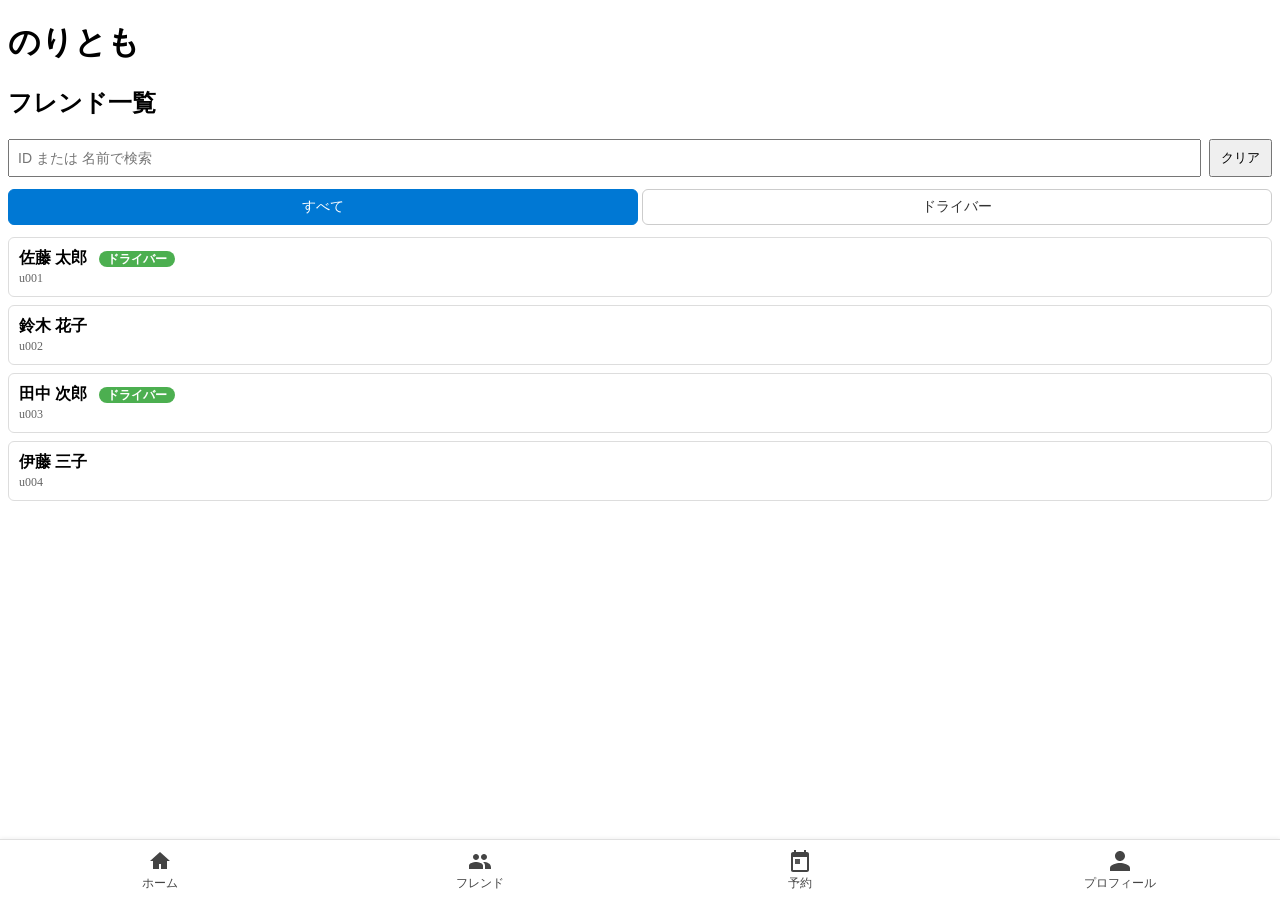
==== frontend/friends/friends.html @ 383807ad "フレンド表示ページ作成" ====
<!DOCTYPE html>
<html lang="ja">
  <head>
    <meta charset="utf-8" />
    <meta name="viewport" content="width=device-width,initial-scale=1" />
    <meta http-equiv="X-UA-Compatible" content="IE=edge" />
    <title>のりとも</title>
    <meta
      name="description"
      content="大学内ライドシェアを補助するアプリのデモページ"
    />
    <!-- 共通スタイルシートの読み込み -->
    <link rel="stylesheet" href="../main.css" />
    <!-- ページ固有スタイルを分離 -->
    <link rel="stylesheet" href="friends.css" />
    <!-- 必要なら共通スクリプトをここに追加 -->
    <script defer src="main.js"></script>
  </head>
  <body>
    <!-- 共通ヘッダー（全ページに含める） -->
    <header id="site-header" role="banner">
      <div class="container">
        <h1 class="site-title">のりとも</h1>
      </div>
    </header>

    <!-- ページ固有のコンテンツ -->
    <main id="content" role="main">
      <!-- ...existing code... -->
      <section id="friends-section">
        <h2>フレンド一覧</h2>

        <div class="controls" role="search" aria-label="フレンド検索">
          <input id="friend-search" type="search" placeholder="ID または 名前で検索" aria-label="ID または 名前で検索" />
          <button id="clear-search" type="button" aria-label="検索クリア">クリア</button>
        </div>

        <!-- 表示切替トグル（すべて / ドライバー） -->
        <div class="filter-toggle" role="tablist" aria-label="表示切替">
          <button class="toggle-btn active" data-view="all" aria-pressed="true">すべて</button>
          <button class="toggle-btn" data-view="drivers" aria-pressed="false">ドライバー</button>
        </div>

        <ul id="friends-list" class="friend-list" role="list" aria-live="polite">
          <!-- JSで描画 -->
        </ul>

        <!-- テンプレート -->
        <template id="friend-item-tpl">
          <li class="friend-item" data-id="">
            <div class="friend-info">
              <div class="friend-name">
                <span class="name-text"></span>
                <span class="driver-badge" aria-hidden="true"></span>
              </div>
              <div class="friend-id"></div>
            </div>
            <!-- ドライバー判定は読み取り専用のバッジで表示（切替スイッチは廃止） -->
          </li>
        </template>
      </section>
      <!-- ...existing code... -->
    </main>

    <!-- 共通フッター（下部スマホナビに置き換え） -->
    <footer id="site-footer" role="contentinfo">

      <nav
        class="mobile-bottom-nav"
        role="navigation"
        aria-label="下部ナビゲーション"
      >
        <a
          class="nav-btn"
          href="index.html"
          data-key="home"
          aria-label="ホーム"
        >
          <svg
            class="icon"
            viewBox="0 0 24 24"
            xmlns="http://www.w3.org/2000/svg"
            aria-hidden="true"
          >
            <path d="M12 3 2 12h3v8h6v-5h2v5h6v-8h3z" />
          </svg>
          <span class="label">ホーム</span>
        </a>
        <a
          class="nav-btn"
          href="friends.html"
          data-key="friends"
          aria-label="フレンド"
        >
          <svg
            class="icon"
            viewBox="0 0 24 24"
            xmlns="http://www.w3.org/2000/svg"
            aria-hidden="true"
          >
            <path
              d="M16 11c1.66 0 3-1.34 3-3s-1.34-3-3-3-3 1.34-3 3 1.34 3 3 3zm-8 0c1.66 0 3-1.34 3-3S9.66 5 8 5 5 6.34 5 8s1.34 3 3 3zm0 2c-2.33 0-7 1.17-7 3.5V20h14v-3.5C15 14.17 10.33 13 8 13zm8 0c-.29 0-.62.02-.97.05 1.16.84 1.97 1.97 1.97 3.45V20h6v-1.5C23 14.17 18.33 13 16 13z"
            />
          </svg>
          <span class="label">フレンド</span>
        </a>
        <a
          class="nav-btn"
          href="bookings.html"
          data-key="bookings"
          aria-label="予約"
        >
          <svg
            class="icon"
            viewBox="0 0 24 24"
            xmlns="http://www.w3.org/2000/svg"
            aria-hidden="true"
          >
            <path d="M7 10h5v5H7z" opacity=".9" />
            <path
              d="M19 3h-1V1h-2v2H8V1H6v2H5c-1.11 0-1.99.89-1.99 2L3 21c0 1.1.89 2 1.99 2H19c1.1 0 2-.9 2-2V5c0-1.11-.9-2-2-2zM19 21H5V8h14v13z"
            />
          </svg>
          <span class="label">予約</span>
        </a>
        <a
          class="nav-btn"
          href="profile.html"
          data-key="profile"
          aria-label="プロフィール"
        >
          <svg
            class="icon"
            viewBox="0 0 24 24"
            xmlns="http://www.w3.org/2000/svg"
            aria-hidden="true"
          >
            <path
              d="M12 12c2.7 0 5-2.3 5-5s-2.3-5-5-5-5 2.3-5 5 2.3 5 5 5zm0 2c-3.3 0-10 1.7-10 5v3h20v-3c0-3.3-6.7-5-10-5z"
            />
          </svg>
          <span class="label">プロフィール</span>
        </a>
      </nav>
    </footer>

    <script>
      // 年を自動挿入
      document.getElementById("year")?.textContent = new Date().getFullYear();

      // 現在のパスに応じて該当ボタンをアクティブ化
      (function () {
        const mapping = [
          { key: "home", paths: ["/", "/index.html"] },
          { key: "friends", paths: ["/friends.html", "/friends", "/friends/"] },
          {
            key: "bookings",
            paths: ["/bookings.html", "/bookings", "/bookings/", "/rides.html"],
          },
          {
            key: "profile",
            paths: ["/profile.html", "/profile", "/profile/", "/post.html"],
          },
        ];
        const pathname = location.pathname.replace(/\\/g, "/");
        const navBtns = document.querySelectorAll(
          ".mobile-bottom-nav a.nav-btn"
        );
        navBtns.forEach((btn) => btn.classList.remove("active"));
        let matched = false;
        mapping.forEach((m) => {
          m.paths.forEach((p) => {
            if (
              !matched &&
              (pathname.endsWith(p) ||
                pathname === p ||
                (p === "/" && (pathname === "" || pathname === "/")))
            ) {
              const el = document.querySelector(
                '.mobile-bottom-nav a.nav-btn[data-key="' + m.key + '"]'
              );
              if (el) {
                el.classList.add("active");
                el.setAttribute("aria-current", "page");
                matched = true;
              }
            }
          });
        });
        // デフォルトでホームがアクティブ
        if (!matched) {
          const homeEl = document.querySelector(
            '.mobile-bottom-nav a.nav-btn[data-key="home"]'
          );
          if (homeEl) homeEl.classList.add("active");
        }
      })();
    </script>
    <script defer src="friends.js"></script>
  </body>
</html>
---- frontend/main.css ----
/* スマホ下部固定ナビ */
.mobile-bottom-nav {
	position: fixed;
	bottom: 0;
	left: 0;
	right: 0;
	display: flex;
	justify-content: space-around;
	align-items: center;
	height: 60px;
	padding: env(safe-area-inset-bottom) 0;
	background: #fff;
	border-top: 1px solid #e0e0e0;
	box-shadow: 0 -1px 4px rgba(0,0,0,0.06);
	z-index: 1000;
}
.mobile-bottom-nav a.nav-btn {
	flex: 1;
	text-align: center;
	text-decoration: none;
	color: #444;
	padding: 6px 0;
	font-size: 12px;
	display: flex;
	flex-direction: column;
	align-items: center;
	justify-content: center;
}
.mobile-bottom-nav a.nav-btn .icon {
	width: 24px;
	height: 24px;
	margin-bottom: 2px;
	display: inline-block;
	fill: currentColor;
}
.mobile-bottom-nav a.nav-btn[aria-current="page"],
.mobile-bottom-nav a.nav-btn.active {
	color: #0078d4; /* アクティブ色 */
}
/* メインコンテンツがボトムナビに隠れないように余白を確保 */
@media (max-width: 800px) {
	main { padding-bottom: 80px; }
}
---- frontend/friends/friends.css ----
/* friends ページ固有スタイル */
.controls { display:flex; gap:8px; margin-bottom:12px; }
#friend-search { flex:1; padding:8px; font-size:14px; }
#clear-search { padding:8px 10px; }
.friend-list { list-style:none; padding:0; margin:0; display:flex; flex-direction:column; gap:8px; }
.friend-item { display:flex; align-items:center; justify-content:space-between; padding:10px; border:1px solid #ddd; border-radius:6px; background:#fff; }
.friend-info { display:flex; flex-direction:column; gap:2px; }
.friend-name { font-weight:600; }
.friend-id { font-size:12px; color:#666; }
/* トグルスイッチ（簡易） */
.switch { position:relative; width:46px; height:24px; display:inline-block; }
.switch input { opacity:0; width:0; height:0; }
.slider { position:absolute; cursor:pointer; top:0; left:0; right:0; bottom:0; background:#ccc; transition:.2s; border-radius:24px; }
.slider:before { position:absolute; content:""; height:18px; width:18px; left:3px; bottom:3px; background:white; transition:.2s; border-radius:50%; }
.switch input:checked + .slider { background:#4caf50; }
.switch input:checked + .slider:before { transform:translateX(22px); }
/* 表示切替セグメント */
.filter-toggle { display:flex; gap:4px; margin:8px 0 12px; align-items:center; }
.toggle-btn {
  flex:1;
  padding:8px 10px;
  border:1px solid #ccc;
  background:#fff;
  color:#333;
  font-size:14px;
  border-radius:6px;
  cursor:pointer;
  text-align:center;
}
.toggle-btn.active, .toggle-btn[aria-pressed="true"] {
  background:#0078d4;
  color:#fff;
  border-color:#0078d4;
}
.toggle-btn:focus { outline:2px solid rgba(0,120,212,0.25); }
/* フレンド名横のバッジ */
.driver-badge {
  display:inline-block;
  margin-left:8px;
  padding:2px 8px;
  font-size:12px;
  line-height:1;
  border-radius:12px;
  color:#fff;
  background:#4caf50; /* ドライバー色（デフォルト） */
  vertical-align:middle;
}
.driver-badge.off {
  background:#888; /* 非ドライバー色 */
}
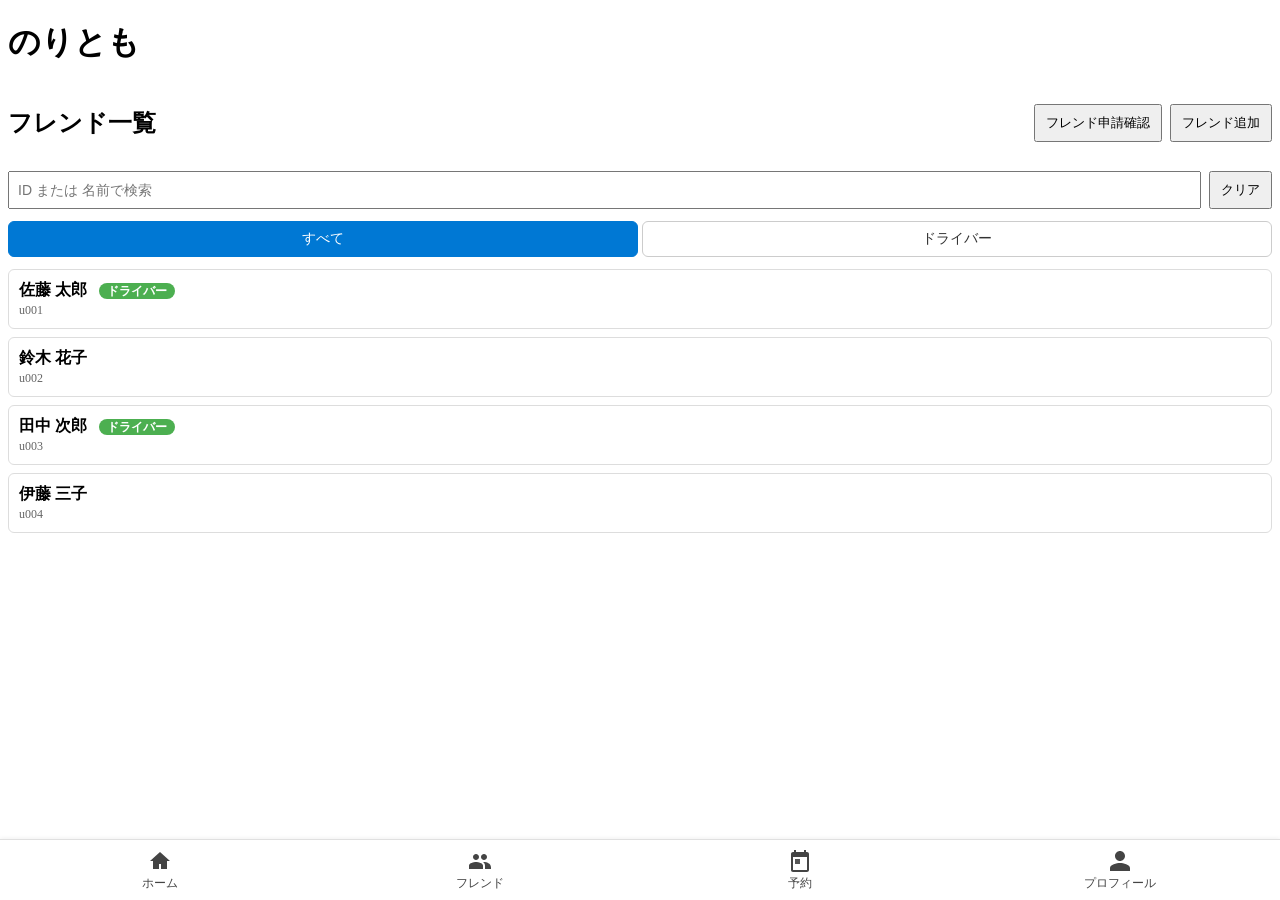
==== commit d3388719: "フレンドページの完成" ====
--- a/frontend/friends/friends.html
+++ b/frontend/friends/friends.html
@@ -13,8 +13,9 @@
     <link rel="stylesheet" href="../main.css" />
     <!-- ページ固有スタイルを分離 -->
     <link rel="stylesheet" href="friends.css" />
-    <!-- 必要なら共通スクリプトをここに追加 -->
-    <script defer src="main.js"></script>
+    <!-- ポップアップ用スタイルを分離 -->
+    <link rel="stylesheet" href="add-friend.css" />
+    <link rel="stylesheet" href="requests.css" />
   </head>
   <body>
     <!-- 共通ヘッダー（全ページに含める） -->
@@ -28,7 +29,22 @@
     <main id="content" role="main">
       <!-- ...existing code... -->
       <section id="friends-section">
-        <h2>フレンド一覧</h2>
+        <div class="title-row">
+          <h2>フレンド一覧</h2>
+          <!-- 右側のボタン群 -->
+          <div class="actions">
+            <button id="check-requests" type="button" aria-label="フレンド申請確認">フレンド申請確認</button>
+            <button
+              id="open-add-friend"
+              class="add-friend"
+              type="button"
+              aria-haspopup="dialog"
+              aria-controls="add-friend-dialog"
+            >
+              フレンド追加
+            </button>
+          </div>
+        </div>
 
         <div class="controls" role="search" aria-label="フレンド検索">
           <input id="friend-search" type="search" placeholder="ID または 名前で検索" aria-label="ID または 名前で検索" />
@@ -58,6 +74,67 @@
             <!-- ドライバー判定は読み取り専用のバッジで表示（切替スイッチは廃止） -->
           </li>
         </template>
+        <!-- ポップアップフォーム（入力欄 + 送信/キャンセル） -->
+        <dialog id="add-friend-dialog" aria-labelledby="add-friend-title" aria-modal="true">
+          <form method="dialog" id="add-friend-form">
+            <h3 id="add-friend-title">フレンド申請</h3>
+            <label for="new-friend-id">フレンドID / 学内メール</label>
+            <input id="new-friend-id" name="friendId" type="text" inputmode="text" required />
+            <div class="dialog-actions">
+              <button type="button" id="cancel-add-friend">キャンセル</button>
+              <button type="submit" id="submit-add-friend">送信</button>
+            </div>
+          </form>
+        </dialog>
+        <!-- フォールバックオーバーレイ（dialog 未対応用） -->
+        <div id="modal-fallback-overlay" class="modal-fallback-overlay" aria-hidden="true">
+          <div class="fallback-inner" role="dialog" aria-modal="true" aria-labelledby="add-friend-title">
+            <!-- 内容はダイアログフォームと同一。JSで値を同期するため空の容器を用意 -->
+            <form id="add-friend-form-fallback">
+              <h3 id="add-friend-title-fb" class="visually-hidden">フレンド申請</h3>
+              <label for="new-friend-id-fb" class="visually-hidden">フレンドID</label>
+              <input id="new-friend-id-fb" name="friendIdFb" type="text" inputmode="text" required />
+              <div class="dialog-actions">
+                <button type="button" id="cancel-add-friend-fb">キャンセル</button>
+                <button type="button" id="submit-add-friend-fb">送信</button>
+              </div>
+            </form>
+          </div>
+        </div>
+
+        <!-- 申請確認ダイアログ（タブ切替：申請中 / 被申請中） -->
+        <dialog id="requests-dialog" aria-labelledby="requests-title" aria-modal="true">
+          <div class="requests-dialog-inner">
+            <h3 id="requests-title">フレンド申請一覧</h3>
+            <div class="requests-tabs" role="tablist" aria-label="申請タブ">
+              <button class="req-tab active" data-view="sent" aria-pressed="true" role="tab">申請中</button>
+              <button class="req-tab" data-view="received" aria-pressed="false" role="tab">被申請中</button>
+            </div>
+            <ul id="requests-list" class="requests-list" role="list" aria-live="polite">
+              <!-- JS で描画 -->
+            </ul>
+            <div style="display:flex;justify-content:flex-end;gap:.5rem;margin-top:.5rem;">
+              <button type="button" id="close-requests">閉じる</button>
+            </div>
+          </div>
+        </dialog>
+
+        <!-- 申請確認フォールバックオーバーレイ（dialog 未対応時） -->
+        <div id="requests-fallback-overlay" class="modal-fallback-overlay" aria-hidden="true">
+          <div class="fallback-inner" role="dialog" aria-modal="true" aria-labelledby="requests-title">
+            <h3 id="requests-title-fb" class="visually-hidden">フレンド申請一覧</h3>
+            <div class="requests-tabs" role="tablist" aria-label="申請タブ">
+              <button class="req-tab active" data-view="sent" aria-pressed="true">申請中</button>
+              <button class="req-tab" data-view="received" aria-pressed="false">被申請中</button>
+            </div>
+            <ul id="requests-list-fb" class="requests-list" role="list" aria-live="polite">
+              <!-- JS で描画 -->
+            </ul>
+            <div style="display:flex;justify-content:flex-end;gap:.5rem;margin-top:.5rem;">
+              <button type="button" id="close-requests-fb">閉じる</button>
+            </div>
+          </div>
+        </div>
       </section>
       <!-- ...existing code... -->
     </main>
@@ -72,7 +149,7 @@
       >
         <a
           class="nav-btn"
-          href="index.html"
+          href="../index.html"
           data-key="home"
           aria-label="ホーム"
         >
@@ -106,7 +183,7 @@
         </a>
         <a
           class="nav-btn"
-          href="bookings.html"
+          href="../bookings/bookings.html"
           data-key="bookings"
           aria-label="予約"
         >
@@ -125,7 +202,7 @@
         </a>
         <a
           class="nav-btn"
-          href="profile.html"
+          href="../profile/profile.html"
           data-key="profile"
           aria-label="プロフィール"
         >
@@ -147,55 +224,10 @@
     <script>
       // 年を自動挿入
       document.getElementById("year")?.textContent = new Date().getFullYear();
-
-      // 現在のパスに応じて該当ボタンをアクティブ化
-      (function () {
-        const mapping = [
-          { key: "home", paths: ["/", "/index.html"] },
-          { key: "friends", paths: ["/friends.html", "/friends", "/friends/"] },
-          {
-            key: "bookings",
-            paths: ["/bookings.html", "/bookings", "/bookings/", "/rides.html"],
-          },
-          {
-            key: "profile",
-            paths: ["/profile.html", "/profile", "/profile/", "/post.html"],
-          },
-        ];
-        const pathname = location.pathname.replace(/\\/g, "/");
-        const navBtns = document.querySelectorAll(
-          ".mobile-bottom-nav a.nav-btn"
-        );
-        navBtns.forEach((btn) => btn.classList.remove("active"));
-        let matched = false;
-        mapping.forEach((m) => {
-          m.paths.forEach((p) => {
-            if (
-              !matched &&
-              (pathname.endsWith(p) ||
-                pathname === p ||
-                (p === "/" && (pathname === "" || pathname === "/")))
-            ) {
-              const el = document.querySelector(
-                '.mobile-bottom-nav a.nav-btn[data-key="' + m.key + '"]'
-              );
-              if (el) {
-                el.classList.add("active");
-                el.setAttribute("aria-current", "page");
-                matched = true;
-              }
-            }
-          });
-        });
-        // デフォルトでホームがアクティブ
-        if (!matched) {
-          const homeEl = document.querySelector(
-            '.mobile-bottom-nav a.nav-btn[data-key="home"]'
-          );
-          if (homeEl) homeEl.classList.add("active");
-        }
-      })();
     </script>
-    <script defer src="friends.js"></script>
-  </body>
-</html>
+    <!-- ポップアップ処理を機能ごとに分割 -->
+    <script defer src="add-friend.js"></script>
+    <script defer src="requests.js"></script>
+     <script defer src="friends.js"></script>
+   </body>
+ </html>
--- a/frontend/friends/friends.css
+++ b/frontend/friends/friends.css
@@ -1,6 +1,7 @@
 /* friends ページ固有スタイル */
 .controls { display:flex; gap:8px; margin-bottom:12px; }
 #friend-search { flex:1; padding:8px; font-size:14px; }
+#open-add-friend, #check-requests { padding:8px 10px; }
 #clear-search { padding:8px 10px; }
 .friend-list { list-style:none; padding:0; margin:0; display:flex; flex-direction:column; gap:8px; }
 .friend-item { display:flex; align-items:center; justify-content:space-between; padding:10px; border:1px solid #ddd; border-radius:6px; background:#fff; }
@@ -48,3 +49,17 @@
 .driver-badge.off {
   background:#888; /* 非ドライバー色 */
 }
+
+/* ページレベル: タイトル行とアクション */
+.title-row {
+  display:flex;
+  align-items:center;
+  justify-content:space-between;
+  gap:0.75rem;
+  margin-bottom:0.75rem;
+}
+.title-row .actions {
+  display:inline-flex;
+  align-items:center;
+  gap:0.5rem;
+}
--- a/frontend/friends/add-friend.css
+++ b/frontend/friends/add-friend.css
@@ -0,0 +1,41 @@
+/* dialog の最小スタイル（フレンド追加用） */
+dialog#add-friend-dialog {
+  border: 1px solid #ccc;
+  border-radius: 8px;
+  padding: 1rem;
+  max-width: 360px;
+  width: calc(100% - 2rem);
+  box-shadow: 0 6px 18px rgba(0, 0, 0, 0.12);
+  background: #fff;
+}
+
+/* フォールバック用オーバーレイ（共通） */
+.modal-fallback-overlay {
+  position: fixed;
+  inset: 0;
+  background: rgba(0, 0, 0, 0.35);
+  display: none;
+  align-items: center;
+  justify-content: center;
+  z-index: 9998;
+}
+.modal-fallback-overlay.active {
+  display: flex;
+}
+
+/* フォールバック内部の共通配置 */
+.fallback-inner {
+  width:100%;
+  max-width:360px;
+  padding:1rem;
+  background:#fff;
+  border-radius:8px;
+}
+
+/* ダイアログ内のアクションボタン行 */
+.dialog-actions {
+  display:flex;
+  gap:0.5rem;
+  justify-content:flex-end;
+  margin-top:0.75rem;
+}
--- a/frontend/friends/requests.css
+++ b/frontend/friends/requests.css
@@ -0,0 +1,48 @@
+/* 申請確認ダイアログ内のタブ */
+.requests-tabs {
+  display: inline-flex;
+  gap: 0.5rem;
+  margin: 0.5rem 0 0.75rem 0;
+}
+.requests-tabs .req-tab {
+  padding: 0.35rem 0.6rem;
+  border: 1px solid #ddd;
+  background: #fafafa;
+  border-radius: 6px;
+  cursor: pointer;
+}
+.requests-tabs .req-tab.active,
+.requests-tabs .req-tab[aria-pressed="true"] {
+  background: #f0f6ff;
+  border-color: #8ab4ff;
+}
+
+/* 申請リスト */
+.requests-list {
+  list-style: none;
+  padding: 0;
+  margin: 0;
+  max-height: 280px;
+  overflow: auto;
+  border-top: 1px solid #eee;
+  padding-top: 0.5rem;
+}
+.requests-list li {
+  padding: 0.5rem 0;
+  border-bottom: 1px solid #f3f3f3;
+}
+.requests-list .name { font-weight:600; }
+.requests-list .meta { font-size:0.9rem; color:#666; }
+
+/* dialog 最小スタイル（requests） */
+dialog#requests-dialog {
+  border: 1px solid #ccc;
+  border-radius: 8px;
+  padding: 1rem;
+  max-width: 480px;
+  width: calc(100% - 2rem);
+  box-shadow: 0 6px 18px rgba(0, 0, 0, 0.12);
+  background: #fff;
+}
+
+/* フォールバックの内部は .fallback-inner（add-friend.css と共通） */
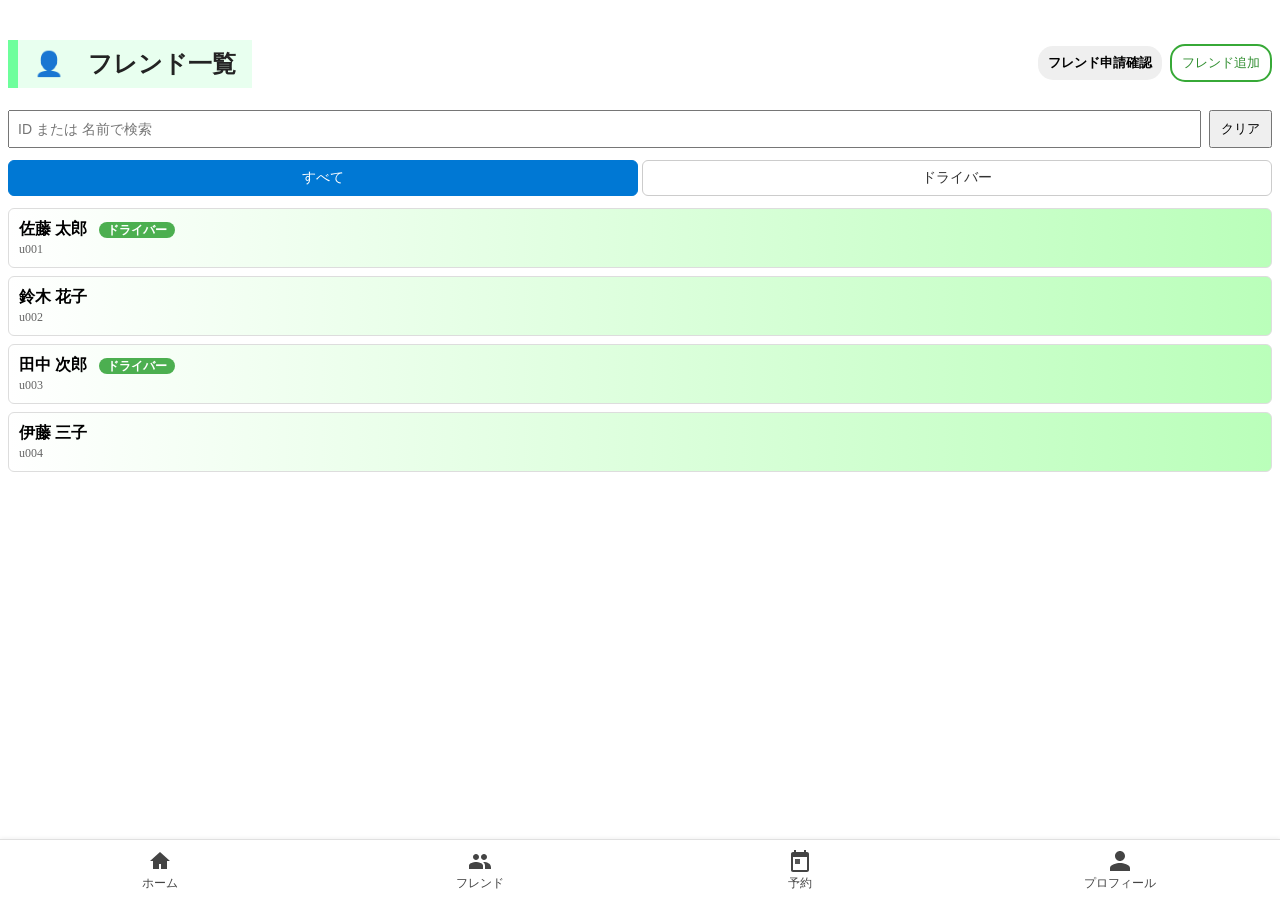
==== commit 29fa7087: "フレンド画面のui" ====
--- a/frontend/friends/friends.html
+++ b/frontend/friends/friends.html
@@ -19,21 +19,19 @@
   </head>
   <body>
     <!-- 共通ヘッダー（全ページに含める） -->
-    <header id="site-header" role="banner">
-      <div class="container">
-        <h1 class="site-title">のりとも</h1>
-      </div>
-    </header>
+    
 
     <!-- ページ固有のコンテンツ -->
     <main id="content" role="main">
       <!-- ...existing code... -->
       <section id="friends-section">
         <div class="title-row">
-          <h2>フレンド一覧</h2>
+          <div class="ti">
+            <h2>👤　フレンド一覧</h2>
+          </div>
           <!-- 右側のボタン群 -->
           <div class="actions">
-            <button id="check-requests" type="button" aria-label="フレンド申請確認">フレンド申請確認</button>
+            <button id="check-requests" class="friend-request" type="button" aria-label="フレンド申請確認">フレンド申請確認</button>
             <button
               id="open-add-friend"
               class="add-friend"
--- a/frontend/friends/friends.css
+++ b/frontend/friends/friends.css
@@ -63,3 +63,41 @@
   align-items:center;
   gap:0.5rem;
 }
+
+.ti{
+   padding: 0.5em 1em;
+    margin: 2em 0;
+    margin-bottom: 10px;
+    color: #232323;
+    background: #e8ffef;
+    border-left: solid 10px #6eff9c;
+}
+
+.ti h2{
+   margin: 0; 
+    padding: 0;
+}
+
+.friend-item{
+  background: linear-gradient(to left, rgb(186, 255, 186), white);
+}
+
+.friend-request{
+  border: none;
+  cursor: pointer;
+  font-weight: bold;
+  border-radius: 15px;
+  margin-top: 20px;
+}
+
+.add-friend{
+border: solid 2px rgb(55, 169, 55);
+border-radius: 15px;
+background-color: white;
+margin-top: 20px;
+color: rgb(50, 143, 50);
+}
+
+.actions button:hover{
+  background-color: rgb(217, 217, 217);
+}
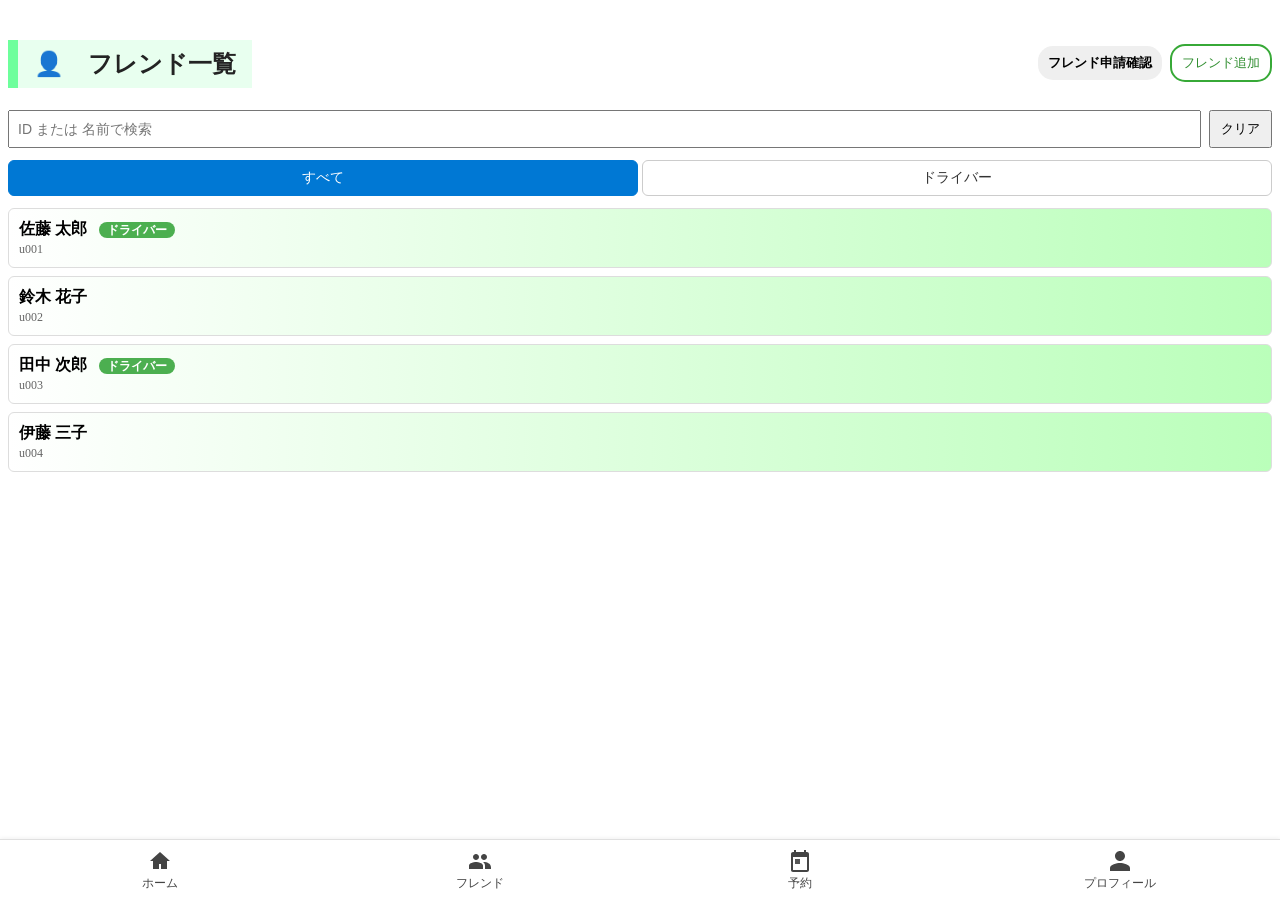
==== commit a674cb18: "フッターを共通化" ====
--- a/frontend/friends/friends.html
+++ b/frontend/friends/friends.html
@@ -137,6 +137,7 @@
       <!-- ...existing code... -->
     </main>
 
+
     <!-- 共通フッター（下部スマホナビに置き換え） -->
     <footer id="site-footer" role="contentinfo">
 
@@ -147,7 +148,7 @@
       >
         <a
           class="nav-btn"
-          href="../index.html"
+          href="../home/home.html"
           data-key="home"
           aria-label="ホーム"
         >
@@ -163,7 +164,7 @@
         </a>
         <a
           class="nav-btn"
-          href="friends.html"
+          href="../friends/friends.html"
           data-key="friends"
           aria-label="フレンド"
         >
@@ -181,7 +182,7 @@
         </a>
         <a
           class="nav-btn"
-          href="../bookings/bookings.html"
+          href="../reserve/reserve.html"
           data-key="bookings"
           aria-label="予約"
         >
@@ -218,7 +219,6 @@
         </a>
       </nav>
     </footer>
-
     <script>
       // 年を自動挿入
       document.getElementById("year")?.textContent = new Date().getFullYear();
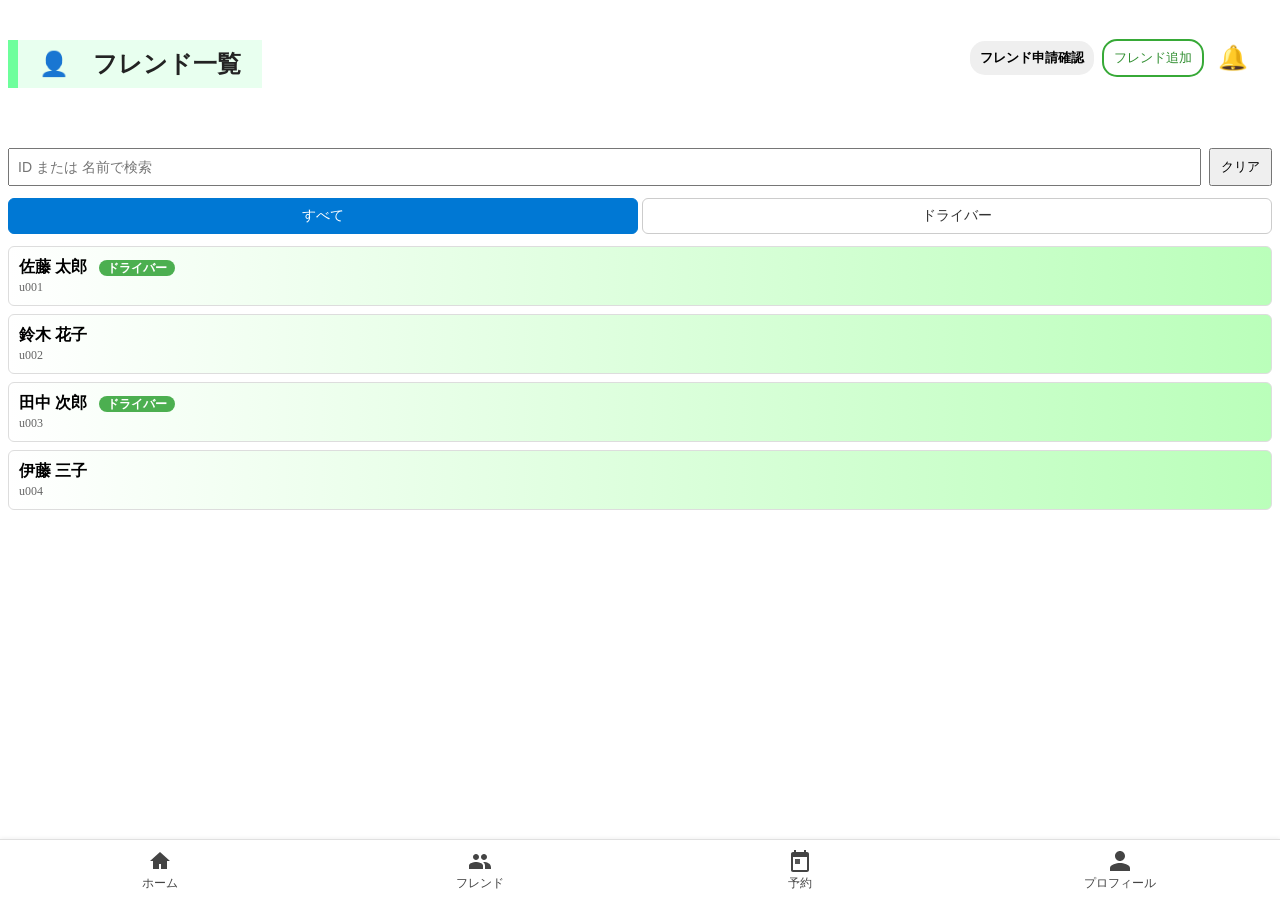
==== commit 16b5dd30: "全画面に通知ボタンの追加をした" ====
--- a/frontend/friends/friends.html
+++ b/frontend/friends/friends.html
@@ -41,6 +41,7 @@
             >
               フレンド追加
             </button>
+            <button class="btn-alert">🔔</button>
           </div>
         </div>
 
@@ -137,7 +138,6 @@
       <!-- ...existing code... -->
     </main>
 
-
     <!-- 共通フッター（下部スマホナビに置き換え） -->
     <footer id="site-footer" role="contentinfo">
 
@@ -148,7 +148,7 @@
       >
         <a
           class="nav-btn"
-          href="../home/home.html"
+          href="../index.html"
           data-key="home"
           aria-label="ホーム"
         >
@@ -164,7 +164,7 @@
         </a>
         <a
           class="nav-btn"
-          href="../friends/friends.html"
+          href="friends.html"
           data-key="friends"
           aria-label="フレンド"
         >
@@ -182,7 +182,7 @@
         </a>
         <a
           class="nav-btn"
-          href="../reserve/reserve.html"
+          href="../bookings/bookings.html"
           data-key="bookings"
           aria-label="予約"
         >
@@ -219,6 +219,7 @@
         </a>
       </nav>
     </footer>
+
     <script>
       // 年を自動挿入
       document.getElementById("year")?.textContent = new Date().getFullYear();
--- a/frontend/friends/friends.css
+++ b/frontend/friends/friends.css
@@ -53,21 +53,24 @@
 /* ページレベル: タイトル行とアクション */
 .title-row {
   display:flex;
+  top: 0;
   align-items:center;
   justify-content:space-between;
   gap:0.75rem;
-  margin-bottom:0.75rem;
+ 
 }
 .title-row .actions {
   display:inline-flex;
   align-items:center;
+  margin-bottom: 60px;
+  margin-right: 18px;
   gap:0.5rem;
 }
 
 .ti{
-   padding: 0.5em 1em;
+   padding: 0.5em 1.3em;
     margin: 2em 0;
-    margin-bottom: 10px;
+    margin-bottom: 60px;
     color: #232323;
     background: #e8ffef;
     border-left: solid 10px #6eff9c;
@@ -101,3 +104,14 @@
 .actions button:hover{
   background-color: rgb(217, 217, 217);
 }
+
+.btn-alert{
+ 
+  top: 30px;
+  right: 40px;
+  margin-top: 20px;
+  font-size: 1.5rem;
+  border: none;
+  background: none;
+  cursor: pointer;
+}
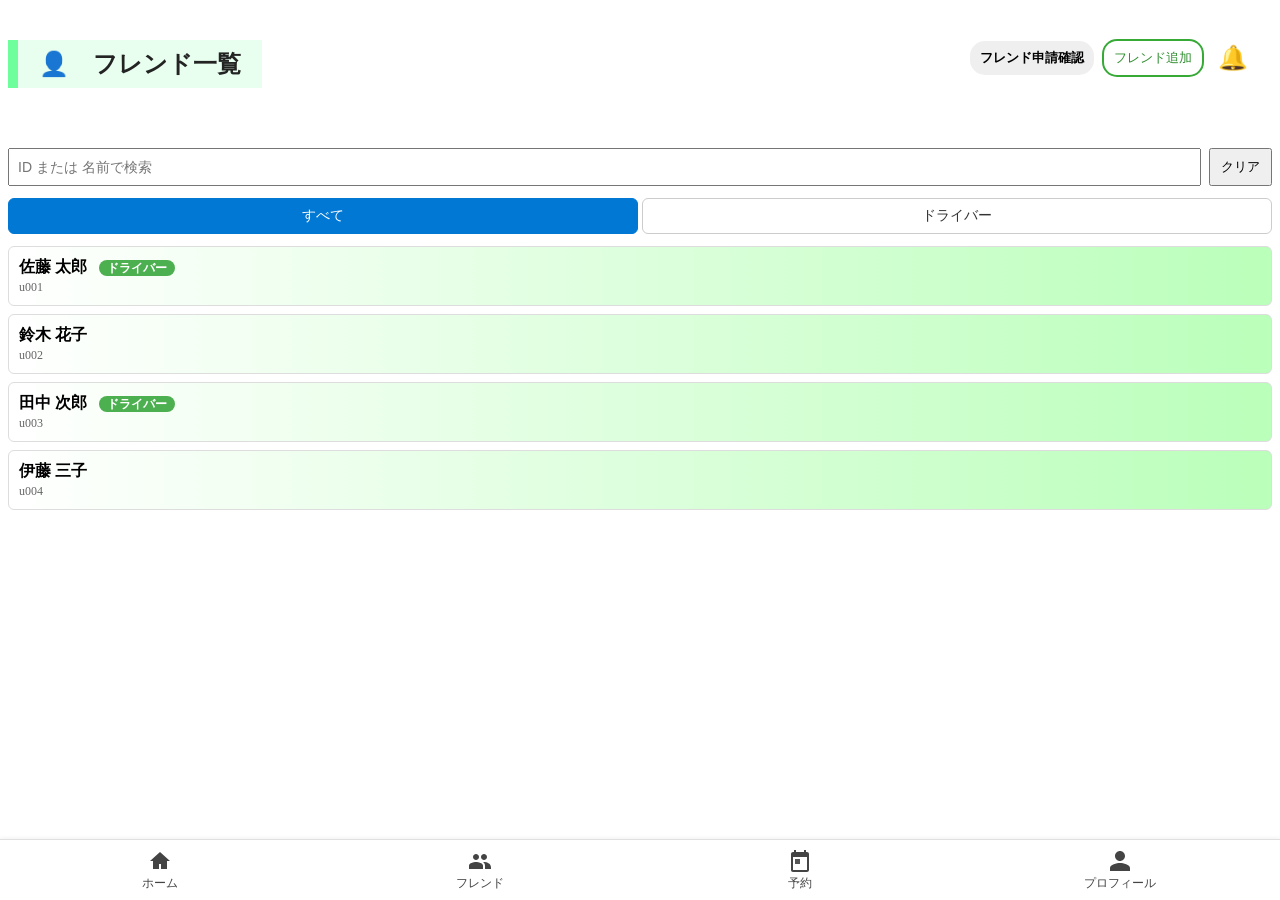
==== commit f89e4762: "Merge pull request #14 from jphacks/UIdesign 全画面に通知ボタンの追加をした" ====
--- a/frontend/friends/friends.html
+++ b/frontend/friends/friends.html
@@ -138,6 +138,7 @@
       <!-- ...existing code... -->
     </main>
 
+
     <!-- 共通フッター（下部スマホナビに置き換え） -->
     <footer id="site-footer" role="contentinfo">
 
@@ -148,7 +149,7 @@
       >
         <a
           class="nav-btn"
-          href="../index.html"
+          href="../home/home.html"
           data-key="home"
           aria-label="ホーム"
         >
@@ -164,7 +165,7 @@
         </a>
         <a
           class="nav-btn"
-          href="friends.html"
+          href="../friends/friends.html"
           data-key="friends"
           aria-label="フレンド"
         >
@@ -182,7 +183,7 @@
         </a>
         <a
           class="nav-btn"
-          href="../bookings/bookings.html"
+          href="../reserve/reserve.html"
           data-key="bookings"
           aria-label="予約"
         >
@@ -219,7 +220,6 @@
         </a>
       </nav>
     </footer>
-
     <script>
       // 年を自動挿入
       document.getElementById("year")?.textContent = new Date().getFullYear();
